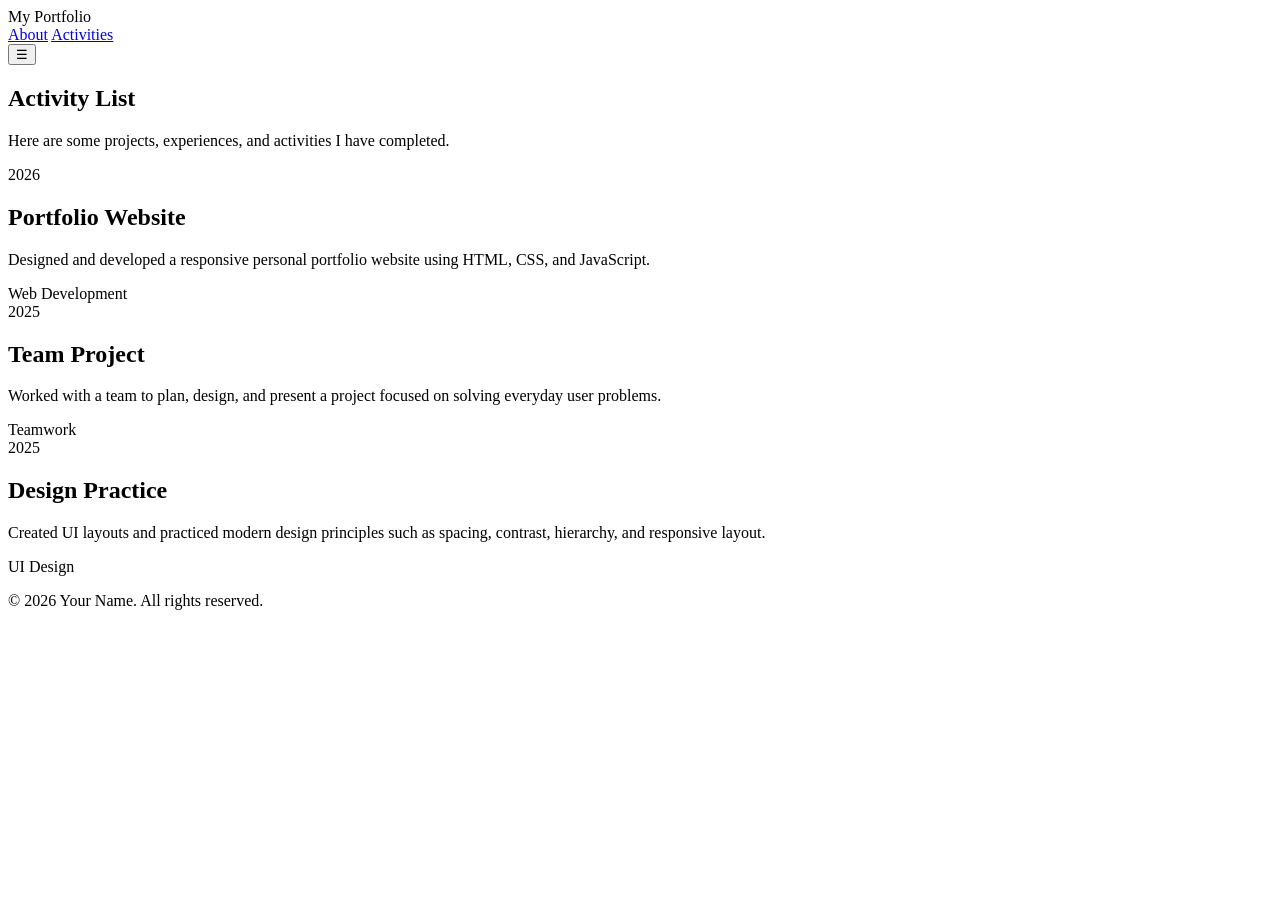
==== activities.html @ 4eb4c2e4 "Create activities.html" ====
<!DOCTYPE html>
<html lang="en">
<head>
  <meta charset="UTF-8" />
  <meta name="viewport" content="width=device-width, initial-scale=1.0" />
  <title>Activities | My Portfolio</title>
  <link rel="stylesheet" href="style.css" />
</head>
<body>
  <header class="app-bar">
    <div class="logo">My Portfolio</div>

    <nav id="nav-menu">
      <a href="index.html">About</a>
      <a href="activities.html" class="active">Activities</a>
    </nav>

    <button class="menu-btn" type="button" aria-label="Open navigation menu" onclick="toggleMenu()">☰</button>
  </header>

  <main class="container">
    <section class="page-title">
      <h1>Activity List</h1>
      <p>Here are some projects, experiences, and activities I have completed.</p>
    </section>

    <section class="activity-list">
      <article class="activity-card">
        <div class="activity-date">2026</div>
        <h2>Portfolio Website</h2>
        <p>
          Designed and developed a responsive personal portfolio website using HTML, CSS,
          and JavaScript.
        </p>
        <span class="tag">Web Development</span>
      </article>

      <article class="activity-card">
        <div class="activity-date">2025</div>
        <h2>Team Project</h2>
        <p>
          Worked with a team to plan, design, and present a project focused on solving
          everyday user problems.
        </p>
        <span class="tag">Teamwork</span>
      </article>

      <article class="activity-card">
        <div class="activity-date">2025</div>
        <h2>Design Practice</h2>
        <p>
          Created UI layouts and practiced modern design principles such as spacing,
          contrast, hierarchy, and responsive layout.
        </p>
        <span class="tag">UI Design</span>
      </article>
    </section>
  </main>

  <footer>
    <p>© 2026 Your Name. All rights reserved.</p>
  </footer>

  <script src="script.js"></script>
</body>
</html>
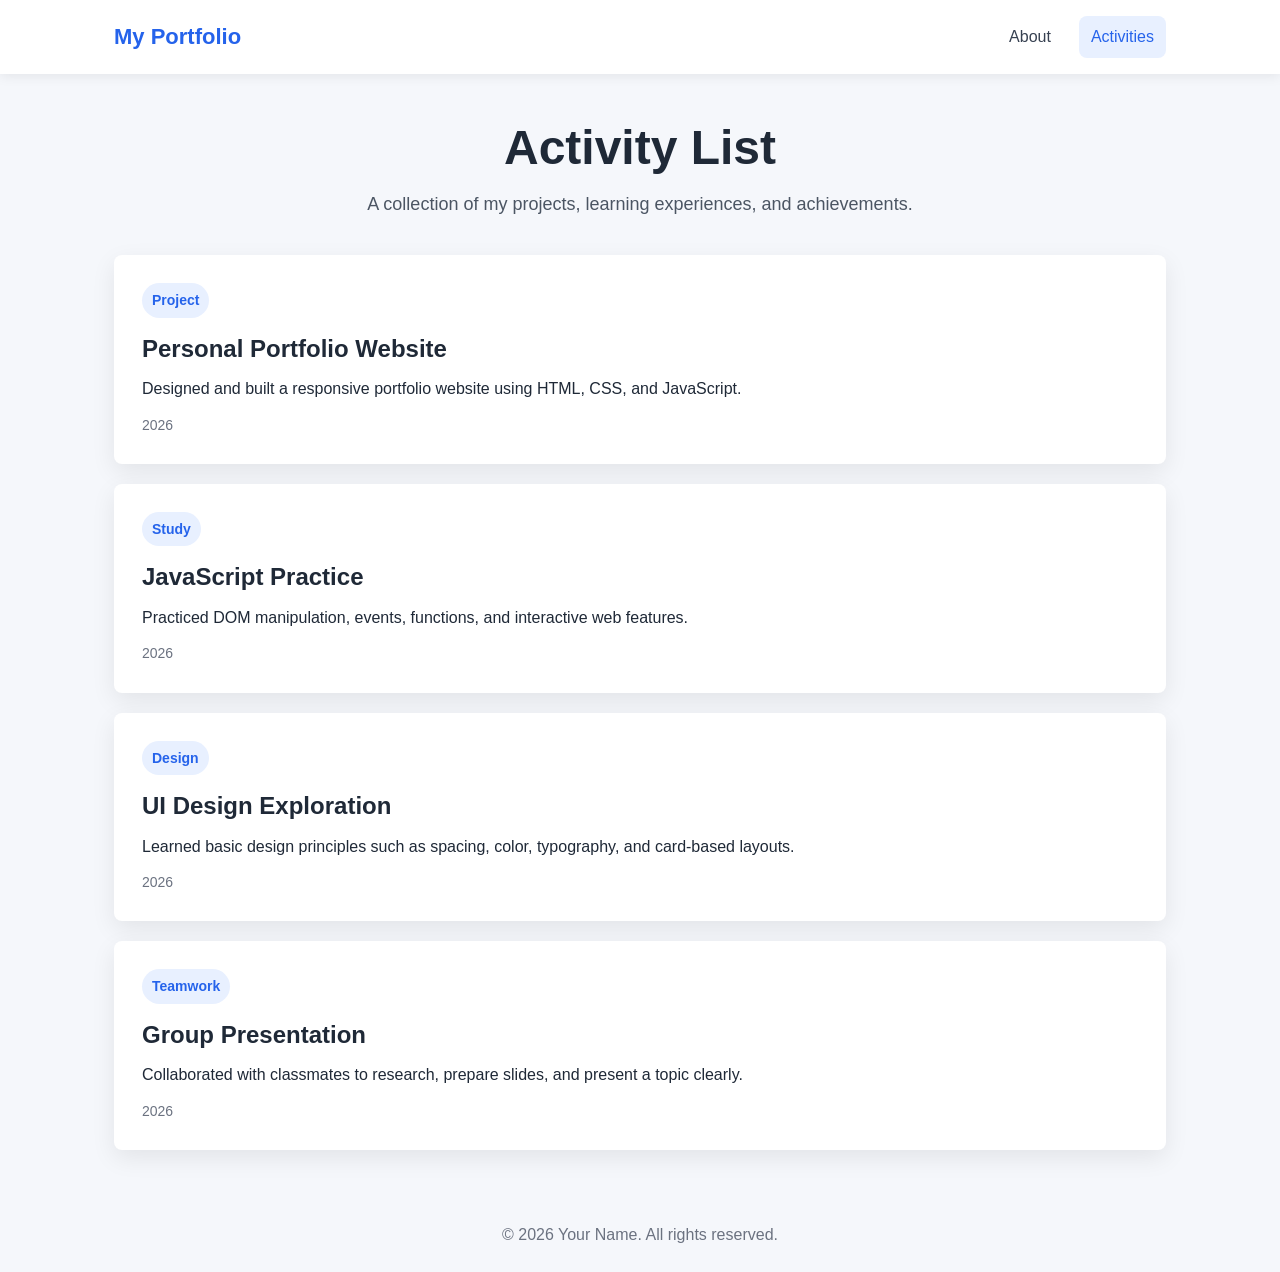
==== commit e78134ed: "Add files via upload" ====
--- a/activities.html
+++ b/activities.html
@@ -3,56 +3,68 @@
 <head>
   <meta charset="UTF-8" />
   <meta name="viewport" content="width=device-width, initial-scale=1.0" />
-  <title>Activities | My Portfolio</title>
+  <title>Activities - My Portfolio</title>
   <link rel="stylesheet" href="style.css" />
 </head>
 <body>
   <header class="app-bar">
-    <div class="logo">My Portfolio</div>
+    <nav class="nav">
+      <a href="index.html" class="logo">My Portfolio</a>
 
-    <nav id="nav-menu">
-      <a href="index.html">About</a>
-      <a href="activities.html" class="active">Activities</a>
+      <button class="menu-btn" id="menuBtn" aria-label="Open menu">☰</button>
+
+      <div class="nav-links" id="navLinks">
+        <a href="index.html">About</a>
+        <a href="activities.html" class="active">Activities</a>
+      </div>
     </nav>
-
-    <button class="menu-btn" type="button" aria-label="Open navigation menu" onclick="toggleMenu()">☰</button>
   </header>
 
-  <main class="container">
-    <section class="page-title">
+  <main>
+    <section class="page-header">
       <h1>Activity List</h1>
-      <p>Here are some projects, experiences, and activities I have completed.</p>
+      <p>A collection of my projects, learning experiences, and achievements.</p>
     </section>
 
     <section class="activity-list">
       <article class="activity-card">
-        <div class="activity-date">2026</div>
-        <h2>Portfolio Website</h2>
+        <span class="chip">Project</span>
+        <h2>Personal Portfolio Website</h2>
         <p>
-          Designed and developed a responsive personal portfolio website using HTML, CSS,
+          Designed and built a responsive portfolio website using HTML, CSS,
           and JavaScript.
         </p>
-        <span class="tag">Web Development</span>
+        <p class="date">2026</p>
       </article>
 
       <article class="activity-card">
-        <div class="activity-date">2025</div>
-        <h2>Team Project</h2>
+        <span class="chip">Study</span>
+        <h2>JavaScript Practice</h2>
         <p>
-          Worked with a team to plan, design, and present a project focused on solving
-          everyday user problems.
+          Practiced DOM manipulation, events, functions, and interactive web
+          features.
         </p>
-        <span class="tag">Teamwork</span>
+        <p class="date">2026</p>
       </article>
 
       <article class="activity-card">
-        <div class="activity-date">2025</div>
-        <h2>Design Practice</h2>
+        <span class="chip">Design</span>
+        <h2>UI Design Exploration</h2>
         <p>
-          Created UI layouts and practiced modern design principles such as spacing,
-          contrast, hierarchy, and responsive layout.
+          Learned basic design principles such as spacing, color, typography,
+          and card-based layouts.
         </p>
-        <span class="tag">UI Design</span>
+        <p class="date">2026</p>
+      </article>
+
+      <article class="activity-card">
+        <span class="chip">Teamwork</span>
+        <h2>Group Presentation</h2>
+        <p>
+          Collaborated with classmates to research, prepare slides, and present
+          a topic clearly.
+        </p>
+        <p class="date">2026</p>
       </article>
     </section>
   </main>
--- a/style.css
+++ b/style.css
@@ -0,0 +1,349 @@
+* {
+  box-sizing: border-box;
+  margin: 0;
+  padding: 0;
+}
+
+body {
+  font-family: Arial, Helvetica, sans-serif;
+  background: #f5f7fb;
+  color: #1f2937;
+  line-height: 1.6;
+}
+
+.app-bar {
+  background: #ffffff;
+  box-shadow: 0 2px 12px rgba(0, 0, 0, 0.08);
+  position: sticky;
+  top: 0;
+  z-index: 10;
+}
+
+.nav {
+  max-width: 1100px;
+  margin: 0 auto;
+  padding: 16px 24px;
+  display: flex;
+  justify-content: space-between;
+  align-items: center;
+}
+
+.logo {
+  font-size: 22px;
+  font-weight: 700;
+  color: #2563eb;
+  text-decoration: none;
+}
+
+.nav-links {
+  display: flex;
+  gap: 16px;
+}
+
+.nav-links a {
+  color: #374151;
+  text-decoration: none;
+  padding: 8px 12px;
+  border-radius: 8px;
+  transition: 0.2s;
+}
+
+.nav-links a:hover,
+.nav-links a.active {
+  background: #e8f0ff;
+  color: #2563eb;
+}
+
+.menu-btn {
+  display: none;
+  border: none;
+  background: #2563eb;
+  color: #ffffff;
+  font-size: 22px;
+  padding: 6px 12px;
+  border-radius: 8px;
+  cursor: pointer;
+}
+
+main {
+  max-width: 1100px;
+  margin: 0 auto;
+  padding: 48px 24px;
+}
+
+.hero {
+  display: grid;
+  grid-template-columns: 1.5fr 1fr;
+  gap: 32px;
+  align-items: center;
+  min-height: 70vh;
+}
+
+.eyebrow {
+  color: #2563eb;
+  font-weight: 700;
+  margin-bottom: 8px;
+}
+
+h1 {
+  font-size: 48px;
+  line-height: 1.1;
+  margin-bottom: 16px;
+}
+
+.subtitle {
+  font-size: 18px;
+  color: #4b5563;
+  max-width: 620px;
+}
+
+.hero-actions {
+  margin-top: 28px;
+  display: flex;
+  gap: 12px;
+  flex-wrap: wrap;
+}
+
+.btn {
+  display: inline-block;
+  padding: 12px 18px;
+  border-radius: 8px;
+  text-decoration: none;
+  font-weight: 700;
+  transition: 0.2s;
+}
+
+.btn.primary {
+  background: #2563eb;
+  color: #ffffff;
+}
+
+.btn.primary:hover {
+  background: #1d4ed8;
+}
+
+.btn.secondary {
+  background: #ffffff;
+  color: #2563eb;
+  border: 1px solid #d1d5db;
+}
+
+.profile-card,
+.info-card,
+.activity-card,
+.section {
+  background: #ffffff;
+  border-radius: 8px;
+  box-shadow: 0 8px 24px rgba(0, 0, 0, 0.08);
+}
+
+.profile-card,
+.info-card,
+.activity-card {
+  padding: 28px;
+}
+
+.profile-card {
+  text-align: center;
+}
+
+.avatar {
+  width: 120px;
+  height: 120px;
+  margin: 0 auto 20px;
+  border-radius: 50%;
+  background: linear-gradient(135deg, #2563eb, #14b8a6);
+  color: #ffffff;
+  display: grid;
+  place-items: center;
+  font-size: 36px;
+  font-weight: 700;
+}
+
+.section {
+  margin-top: 56px;
+  padding: 32px;
+}
+
+.section h2,
+.grid-section h3 {
+  margin-bottom: 12px;
+}
+
+.grid-section {
+  margin-top: 24px;
+  display: grid;
+  grid-template-columns: repeat(3, 1fr);
+  gap: 18px;
+}
+
+.ai-service-section {
+  margin-top: 56px;
+  display: grid;
+  grid-template-columns: 0.9fr 1.1fr;
+  gap: 28px;
+  align-items: start;
+  background: #ffffff;
+  border-radius: 8px;
+  padding: 32px;
+  box-shadow: 0 8px 24px rgba(0, 0, 0, 0.08);
+}
+
+.ai-service-copy h2 {
+  font-size: 32px;
+  line-height: 1.2;
+  margin-bottom: 12px;
+}
+
+.ai-service-copy p:last-child {
+  color: #4b5563;
+}
+
+.contact-form {
+  display: grid;
+  gap: 12px;
+}
+
+.contact-form label {
+  font-size: 14px;
+  font-weight: 700;
+  color: #374151;
+}
+
+.contact-form input,
+.contact-form textarea {
+  width: 100%;
+  border: 1px solid #d1d5db;
+  border-radius: 8px;
+  padding: 12px 14px;
+  font: inherit;
+  color: #1f2937;
+  background: #f9fafb;
+  transition: border-color 0.2s, box-shadow 0.2s, background 0.2s;
+}
+
+.contact-form textarea {
+  min-height: 140px;
+  resize: vertical;
+}
+
+.contact-form input:focus,
+.contact-form textarea:focus {
+  outline: none;
+  border-color: #2563eb;
+  background: #ffffff;
+  box-shadow: 0 0 0 4px rgba(37, 99, 235, 0.12);
+}
+
+.contact-form button {
+  border: none;
+  border-radius: 8px;
+  padding: 13px 18px;
+  background: #2563eb;
+  color: #ffffff;
+  font: inherit;
+  font-weight: 700;
+  cursor: pointer;
+  transition: background 0.2s, transform 0.2s;
+}
+
+.contact-form button:hover {
+  background: #1d4ed8;
+  transform: translateY(-1px);
+}
+
+.response-message {
+  display: none;
+  margin-top: 4px;
+  font-weight: 700;
+}
+
+.page-header {
+  text-align: center;
+  margin-bottom: 36px;
+}
+
+.page-header p {
+  color: #4b5563;
+  font-size: 18px;
+}
+
+.activity-list {
+  display: grid;
+  gap: 20px;
+}
+
+.activity-card {
+  transition: 0.2s;
+}
+
+.activity-card:hover {
+  transform: translateY(-4px);
+}
+
+.activity-card h2 {
+  margin: 12px 0 8px;
+}
+
+.chip {
+  display: inline-block;
+  background: #e8f0ff;
+  color: #2563eb;
+  padding: 6px 10px;
+  border-radius: 999px;
+  font-size: 14px;
+  font-weight: 700;
+}
+
+.date {
+  margin-top: 12px;
+  color: #6b7280;
+  font-size: 14px;
+}
+
+footer {
+  text-align: center;
+  padding: 24px;
+  color: #6b7280;
+}
+
+@media (max-width: 768px) {
+  .menu-btn {
+    display: block;
+  }
+
+  .nav-links {
+    display: none;
+    position: absolute;
+    top: 68px;
+    right: 24px;
+    left: 24px;
+    background: #ffffff;
+    padding: 16px;
+    border-radius: 8px;
+    box-shadow: 0 8px 24px rgba(0, 0, 0, 0.12);
+    flex-direction: column;
+  }
+
+  .nav-links.show {
+    display: flex;
+  }
+
+  .hero {
+    grid-template-columns: 1fr;
+    min-height: auto;
+  }
+
+  h1 {
+    font-size: 36px;
+  }
+
+  .grid-section {
+    grid-template-columns: 1fr;
+  }
+
+  .ai-service-section {
+    grid-template-columns: 1fr;
+    padding: 24px;
+  }
+}
